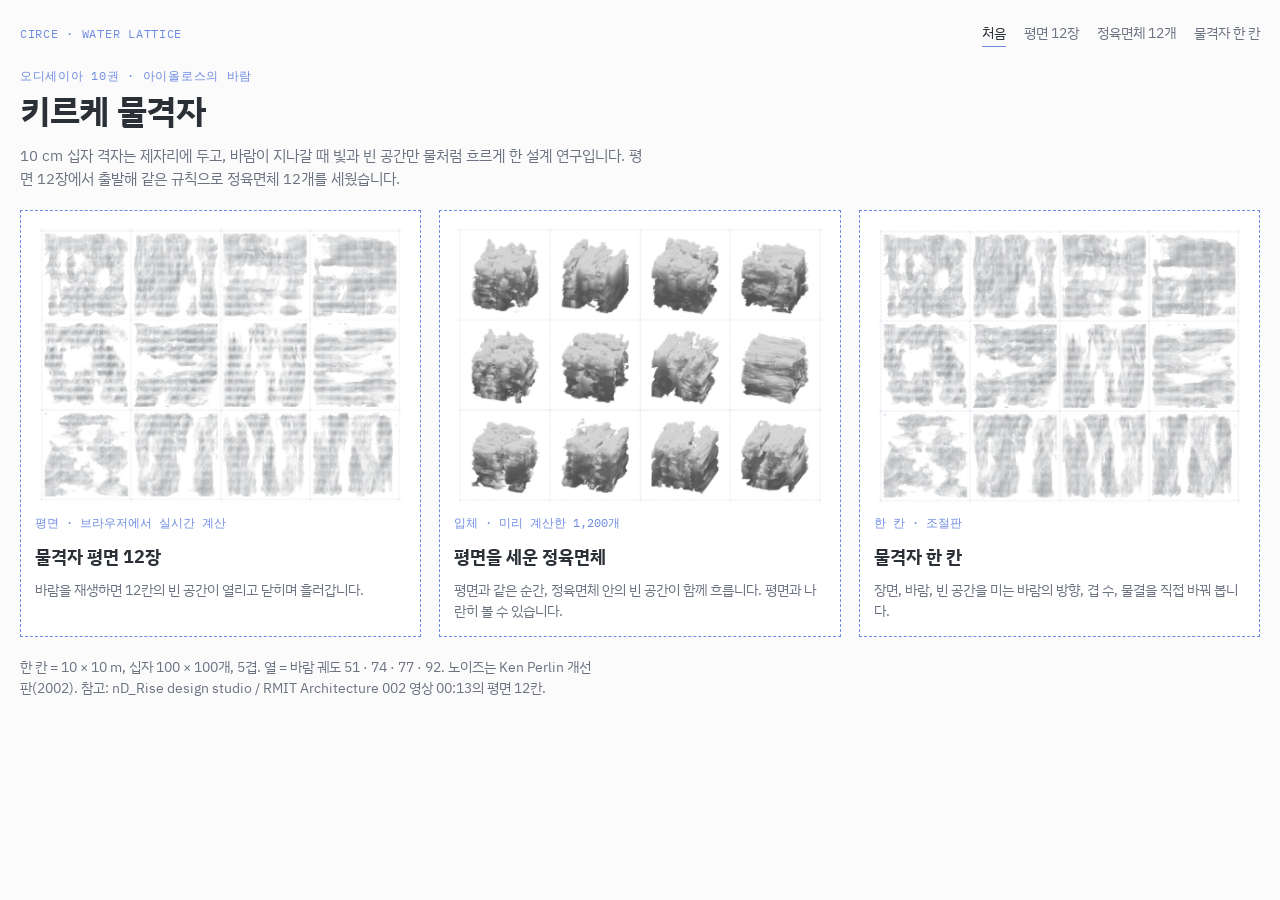
==== index.html @ 0232387c "키르케 물격자: 평면 12장 · 정육면체 12개 · 물격자 한 칸 웹페이지 Co-Authored-By: Claude Opus 5.5 <noreply@anthropic.com>" ====
<!doctype html>
<html lang="ko">
<head>
<meta charset="utf-8">
<meta name="viewport" content="width=device-width,initial-scale=1,viewport-fit=cover">
<title>키르케 물격자</title>
<link rel="stylesheet" href="https://fonts.googleapis.com/css2?family=IBM+Plex+Mono:wght@400;500&family=IBM+Plex+Sans+KR:wght@400;500;700&display=swap">
<link rel="stylesheet" href="style.css">
<style>
.cards{display:grid;grid-template-columns:repeat(3,minmax(0,1fr));gap:18px}
@media (max-width:820px){.cards{grid-template-columns:minmax(0,1fr)}}
.card{display:flex;flex-direction:column;gap:10px;color:inherit;text-decoration:none;background:var(--sheet);border:1px dashed var(--blue);padding:14px;min-width:0}
.card:hover{border-style:solid}
.card img{aspect-ratio:4/3;object-fit:cover;width:100%;background:#fff}
.card h2{margin:0;font-size:18px}
.card p{margin:0;font-size:13.5px;color:var(--mute)}
.card .num{font-family:var(--f-mono);font-size:12px;color:var(--blue)}
</style>
</head>
<body>
<div class="wrap">
  <nav><span class="brand">Circe · water lattice</span><a href="index.html" aria-current="page">처음</a><a href="plan.html">평면 12장</a><a href="cube.html">정육면체 12개</a><a href="lattice.html">물격자 한 칸</a></nav>
  <header>
    <div class="tag">오디세이아 10권 · 아이올로스의 바람</div>
    <h1>키르케 물격자</h1>
    <p class="sub">10 cm 십자 격자는 제자리에 두고, 바람이 지나갈 때 빛과 빈 공간만 물처럼 흐르게 한 설계 연구입니다. 평면 12장에서 출발해 같은 규칙으로 정육면체 12개를 세웠습니다.</p>
  </header>
  <div class="cards">
    <a class="card" href="plan.html"><img src="media/plan.jpg" alt="물격자 평면 12장"><span class="num">평면 · 브라우저에서 실시간 계산</span><h2>물격자 평면 12장</h2><p>바람을 재생하면 12칸의 빈 공간이 열리고 닫히며 흘러갑니다.</p></a>
    <a class="card" href="cube.html"><img src="media/cubes.jpg" alt="평면을 세운 정육면체 12개"><span class="num">입체 · 미리 계산한 1,200개</span><h2>평면을 세운 정육면체</h2><p>평면과 같은 순간, 정육면체 안의 빈 공간이 함께 흐릅니다. 평면과 나란히 볼 수 있습니다.</p></a>
    <a class="card" href="lattice.html"><img src="media/plan_poster.jpg" alt="물격자 한 칸" style="object-position:0 0"><span class="num">한 칸 · 조절판</span><h2>물격자 한 칸</h2><p>장면, 바람, 빈 공간을 미는 바람의 방향, 겹 수, 물결을 직접 바꿔 봅니다.</p></a>
  </div>
  <p class="note">한 칸 = 10 × 10 m, 십자 100 × 100개, 5겹. 열 = 바람 궤도 51 · 74 · 77 · 92. 노이즈는 Ken Perlin 개선판(2002). 참고: nD_Rise design studio / RMIT Architecture 002 영상 00:13의 평면 12칸.</p>
</div>
</body>
</html>
---- style.css ----
/* 키르케 물격자: 흰 도면 종이 + 파란 점선 틀 (시트와 같은 말투). 어두운 화면에서는 반전 */
:root{
  --paper:#fbfbfc; --sheet:#ffffff; --ink:#2b2f36; --mute:#6b7280; --line:#dfe3ec;
  --blue:#6e8ce1; --chip:#eef1f8;
  --f-body:"IBM Plex Sans KR","Malgun Gothic","Apple SD Gothic Neo",sans-serif;
  --f-mono:"IBM Plex Mono",ui-monospace,Consolas,monospace;
  color-scheme:light;
}
@media (prefers-color-scheme: dark){:root:not([data-theme="light"]){
  --paper:#15171c; --sheet:#1b1e24; --ink:#e3e6ec; --mute:#9aa1ad; --line:#2d323b; --blue:#8fa6ec; --chip:#242833; color-scheme:dark }}
:root[data-theme="dark"]{
  --paper:#15171c; --sheet:#1b1e24; --ink:#e3e6ec; --mute:#9aa1ad; --line:#2d323b; --blue:#8fa6ec; --chip:#242833; color-scheme:dark }
*{box-sizing:border-box}
html,body{margin:0;background:var(--paper);color:var(--ink)}
body{font-family:var(--f-body);font-size:15px;line-height:1.55;
  padding-left:max(16px,env(safe-area-inset-left,0px));padding-right:max(16px,env(safe-area-inset-right,0px));padding-block:20px 48px}
.wrap{max-width:1240px;margin:0 auto;display:flex;flex-direction:column;gap:20px}
nav{display:flex;flex-wrap:wrap;gap:6px 18px;align-items:baseline;font-size:14px}
nav .brand{font-family:var(--f-mono);font-size:12px;letter-spacing:.06em;text-transform:uppercase;color:var(--blue);margin-right:auto}
nav a{color:var(--mute);text-decoration:none;padding:2px 0;border-bottom:1px solid transparent}
nav a:hover{color:var(--ink)}
nav a[aria-current="page"]{color:var(--ink);border-bottom-color:var(--blue)}
h1{margin:0;font-size:clamp(24px,3.2vw,34px);font-weight:700;letter-spacing:-.01em;text-wrap:balance}
.sub{margin:6px 0 0;color:var(--mute);max-width:70ch}
.tag{font-family:var(--f-mono);font-size:12px;color:var(--blue);letter-spacing:.06em;text-transform:uppercase}
.sheet{position:relative;background:var(--sheet);border:1px dashed var(--blue);padding:clamp(10px,2vw,24px)}
.bar{display:flex;flex-wrap:wrap;gap:12px 20px;align-items:center}
.btn{font:inherit;font-size:14px;padding:8px 14px;border:1px solid var(--ink);background:var(--ink);color:var(--sheet);cursor:pointer;border-radius:2px}
.btn.ghost{background:transparent;color:var(--ink);border-color:var(--line)}
.btn:focus-visible,input:focus-visible,a:focus-visible{outline:2px solid var(--blue);outline-offset:2px}
.field{display:flex;align-items:center;gap:8px;font-size:13px;min-width:0}
.field input[type=range]{width:min(220px,40vw);accent-color:var(--blue)}
.field output,.mono{font-family:var(--f-mono);font-size:12px;color:var(--mute);font-variant-numeric:tabular-nums}
.note{font-size:13.5px;color:var(--mute);max-width:72ch;margin:0}
.note b{color:var(--ink);font-weight:500}
img,video{max-width:100%;display:block}
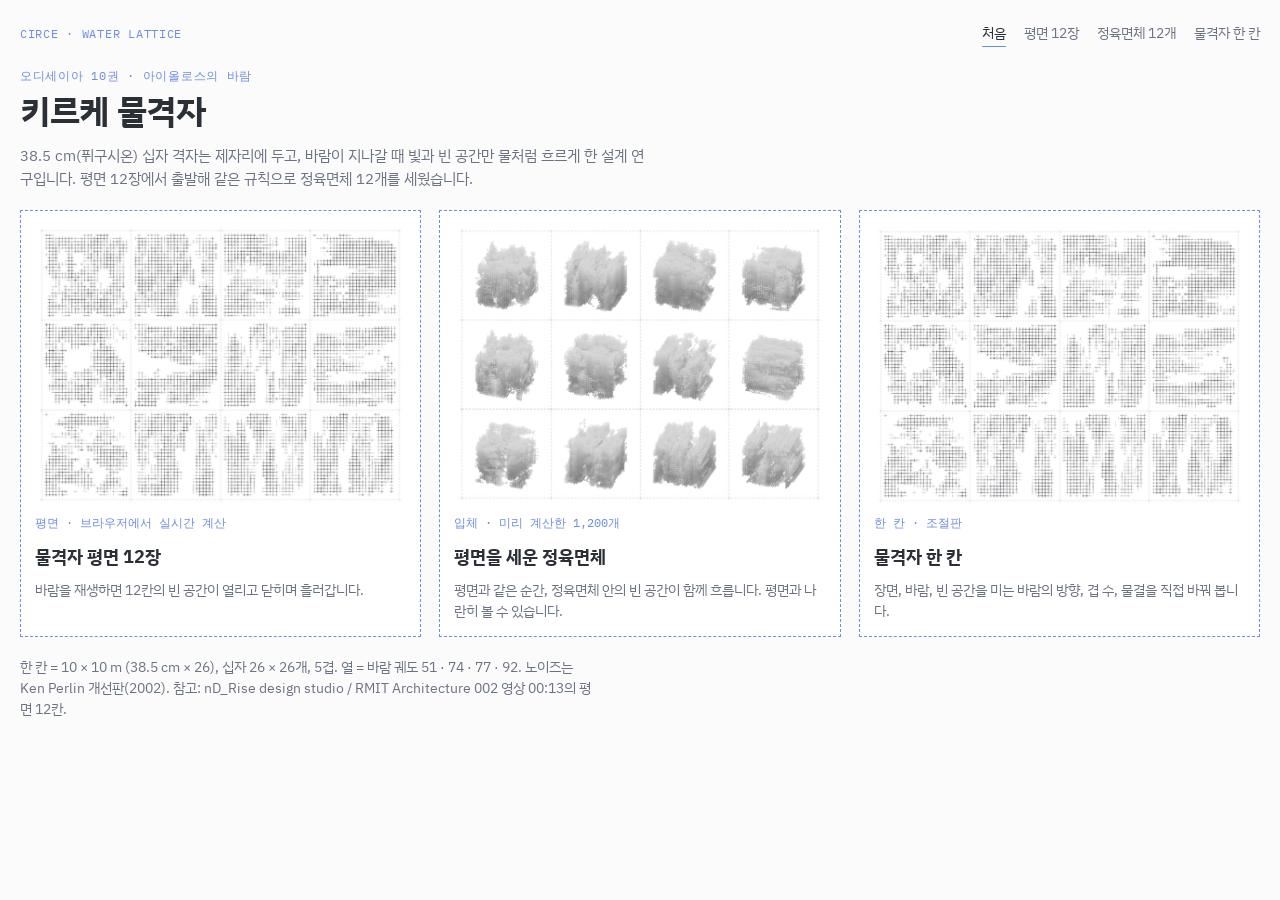
==== commit e2e3fb4b: "모듈 38.5 cm(1 퓌구시온)로 변경: 10 m 평면 = 26 × 26칸, 글·영상(평면·정육면체) 교체 Co-Authored-By: Claude Opus 5.5 <norepl" ====
--- a/index.html
+++ b/index.html
@@ -23,14 +23,14 @@
   <header>
     <div class="tag">오디세이아 10권 · 아이올로스의 바람</div>
     <h1>키르케 물격자</h1>
-    <p class="sub">10 cm 십자 격자는 제자리에 두고, 바람이 지나갈 때 빛과 빈 공간만 물처럼 흐르게 한 설계 연구입니다. 평면 12장에서 출발해 같은 규칙으로 정육면체 12개를 세웠습니다.</p>
+    <p class="sub">38.5 cm(퓌구시온) 십자 격자는 제자리에 두고, 바람이 지나갈 때 빛과 빈 공간만 물처럼 흐르게 한 설계 연구입니다. 평면 12장에서 출발해 같은 규칙으로 정육면체 12개를 세웠습니다.</p>
   </header>
   <div class="cards">
     <a class="card" href="plan.html"><img src="media/plan.jpg" alt="물격자 평면 12장"><span class="num">평면 · 브라우저에서 실시간 계산</span><h2>물격자 평면 12장</h2><p>바람을 재생하면 12칸의 빈 공간이 열리고 닫히며 흘러갑니다.</p></a>
     <a class="card" href="cube.html"><img src="media/cubes.jpg" alt="평면을 세운 정육면체 12개"><span class="num">입체 · 미리 계산한 1,200개</span><h2>평면을 세운 정육면체</h2><p>평면과 같은 순간, 정육면체 안의 빈 공간이 함께 흐릅니다. 평면과 나란히 볼 수 있습니다.</p></a>
     <a class="card" href="lattice.html"><img src="media/plan_poster.jpg" alt="물격자 한 칸" style="object-position:0 0"><span class="num">한 칸 · 조절판</span><h2>물격자 한 칸</h2><p>장면, 바람, 빈 공간을 미는 바람의 방향, 겹 수, 물결을 직접 바꿔 봅니다.</p></a>
   </div>
-  <p class="note">한 칸 = 10 × 10 m, 십자 100 × 100개, 5겹. 열 = 바람 궤도 51 · 74 · 77 · 92. 노이즈는 Ken Perlin 개선판(2002). 참고: nD_Rise design studio / RMIT Architecture 002 영상 00:13의 평면 12칸.</p>
+  <p class="note">한 칸 = 10 × 10 m (38.5 cm × 26), 십자 26 × 26개, 5겹. 열 = 바람 궤도 51 · 74 · 77 · 92. 노이즈는 Ken Perlin 개선판(2002). 참고: nD_Rise design studio / RMIT Architecture 002 영상 00:13의 평면 12칸.</p>
 </div>
 </body>
 </html>
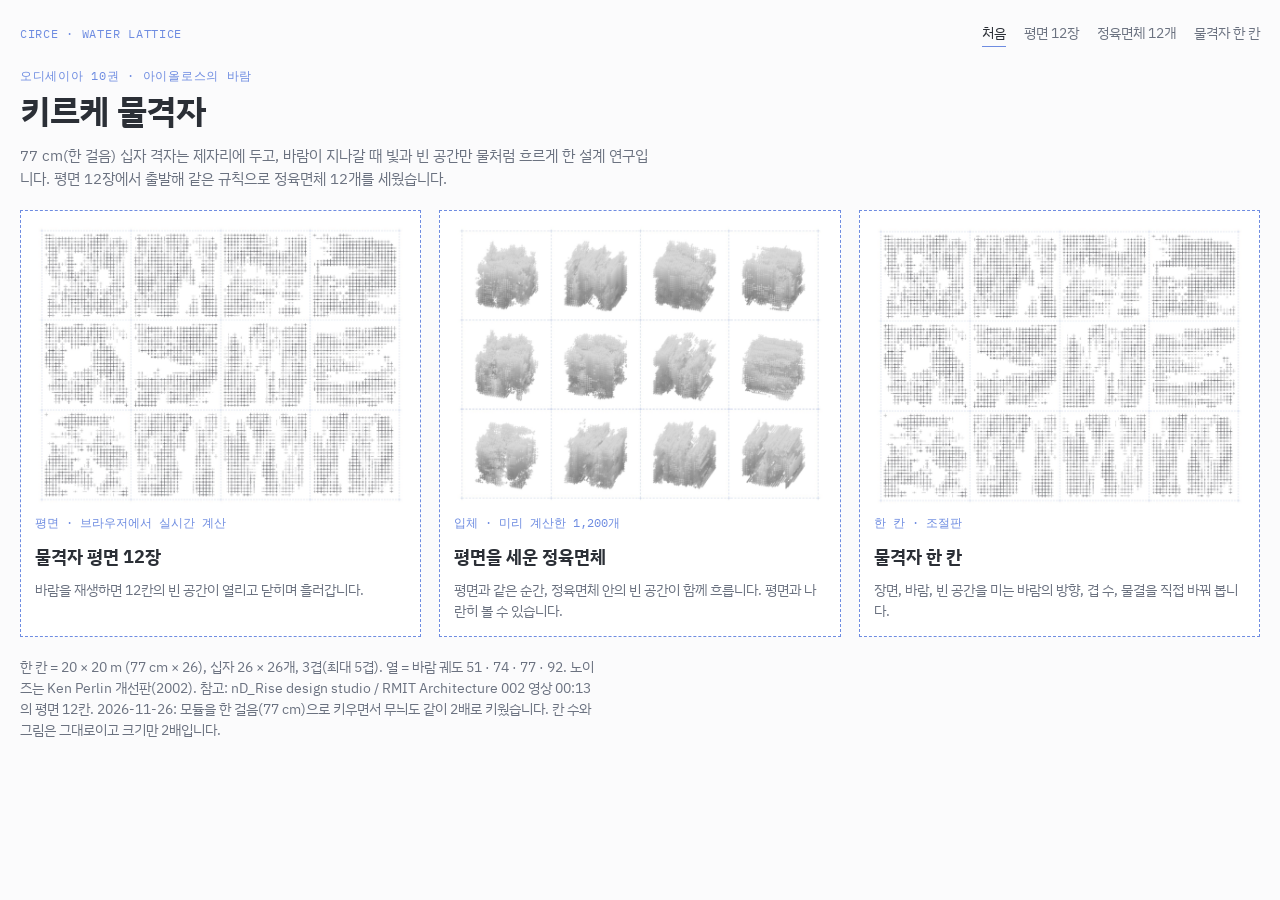
==== commit 46368ed1: "모듈 77 cm(한 걸음)로 변경: 무늬도 2배로 키워 칸 수 · 그림은 그대로, 크기 표기만 20 m 로. 물격자 한 칸 3겹 · 짧고 가는 팔(11/24) Co-Authored" ====
--- a/index.html
+++ b/index.html
@@ -23,14 +23,14 @@
   <header>
     <div class="tag">오디세이아 10권 · 아이올로스의 바람</div>
     <h1>키르케 물격자</h1>
-    <p class="sub">38.5 cm(퓌구시온) 십자 격자는 제자리에 두고, 바람이 지나갈 때 빛과 빈 공간만 물처럼 흐르게 한 설계 연구입니다. 평면 12장에서 출발해 같은 규칙으로 정육면체 12개를 세웠습니다.</p>
+    <p class="sub">77 cm(한 걸음) 십자 격자는 제자리에 두고, 바람이 지나갈 때 빛과 빈 공간만 물처럼 흐르게 한 설계 연구입니다. 평면 12장에서 출발해 같은 규칙으로 정육면체 12개를 세웠습니다.</p>
   </header>
   <div class="cards">
     <a class="card" href="plan.html"><img src="media/plan.jpg" alt="물격자 평면 12장"><span class="num">평면 · 브라우저에서 실시간 계산</span><h2>물격자 평면 12장</h2><p>바람을 재생하면 12칸의 빈 공간이 열리고 닫히며 흘러갑니다.</p></a>
     <a class="card" href="cube.html"><img src="media/cubes.jpg" alt="평면을 세운 정육면체 12개"><span class="num">입체 · 미리 계산한 1,200개</span><h2>평면을 세운 정육면체</h2><p>평면과 같은 순간, 정육면체 안의 빈 공간이 함께 흐릅니다. 평면과 나란히 볼 수 있습니다.</p></a>
     <a class="card" href="lattice.html"><img src="media/plan_poster.jpg" alt="물격자 한 칸" style="object-position:0 0"><span class="num">한 칸 · 조절판</span><h2>물격자 한 칸</h2><p>장면, 바람, 빈 공간을 미는 바람의 방향, 겹 수, 물결을 직접 바꿔 봅니다.</p></a>
   </div>
-  <p class="note">한 칸 = 10 × 10 m (38.5 cm × 26), 십자 26 × 26개, 5겹. 열 = 바람 궤도 51 · 74 · 77 · 92. 노이즈는 Ken Perlin 개선판(2002). 참고: nD_Rise design studio / RMIT Architecture 002 영상 00:13의 평면 12칸.</p>
+  <p class="note">한 칸 = 20 × 20 m (77 cm × 26), 십자 26 × 26개, 3겹(최대 5겹). 열 = 바람 궤도 51 · 74 · 77 · 92. 노이즈는 Ken Perlin 개선판(2002). 참고: nD_Rise design studio / RMIT Architecture 002 영상 00:13의 평면 12칸. 2026-11-26: 모듈을 한 걸음(77 cm)으로 키우면서 무늬도 같이 2배로 키웠습니다. 칸 수와 그림은 그대로이고 크기만 2배입니다.</p>
 </div>
 </body>
 </html>
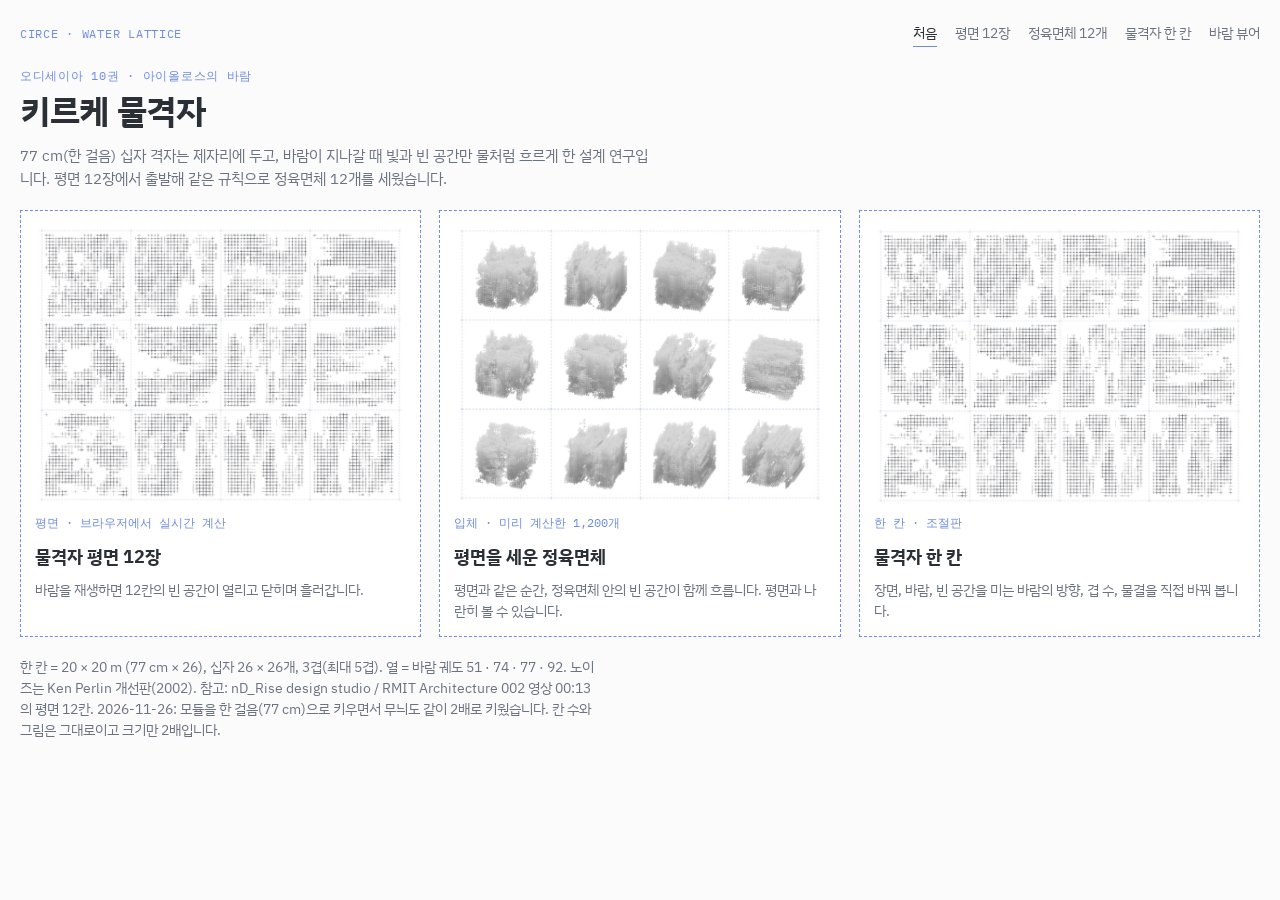
==== commit 5bec5ac7: "바람 뷰어 페이지 따로 (물격자 한 칸 옆 메뉴): Aeolus 궤도 바람 뷰어를 띄움. 물격자 한 칸은 원래대로 Co-Authored-By: Claude Opus 5.5 <nor" ====
--- a/index.html
+++ b/index.html
@@ -19,7 +19,7 @@
 </head>
 <body>
 <div class="wrap">
-  <nav><span class="brand">Circe · water lattice</span><a href="index.html" aria-current="page">처음</a><a href="plan.html">평면 12장</a><a href="cube.html">정육면체 12개</a><a href="lattice.html">물격자 한 칸</a></nav>
+  <nav><span class="brand">Circe · water lattice</span><a href="index.html" aria-current="page">처음</a><a href="plan.html">평면 12장</a><a href="cube.html">정육면체 12개</a><a href="lattice.html">물격자 한 칸</a><a href="aeolus.html">바람 뷰어</a></nav>
   <header>
     <div class="tag">오디세이아 10권 · 아이올로스의 바람</div>
     <h1>키르케 물격자</h1>
